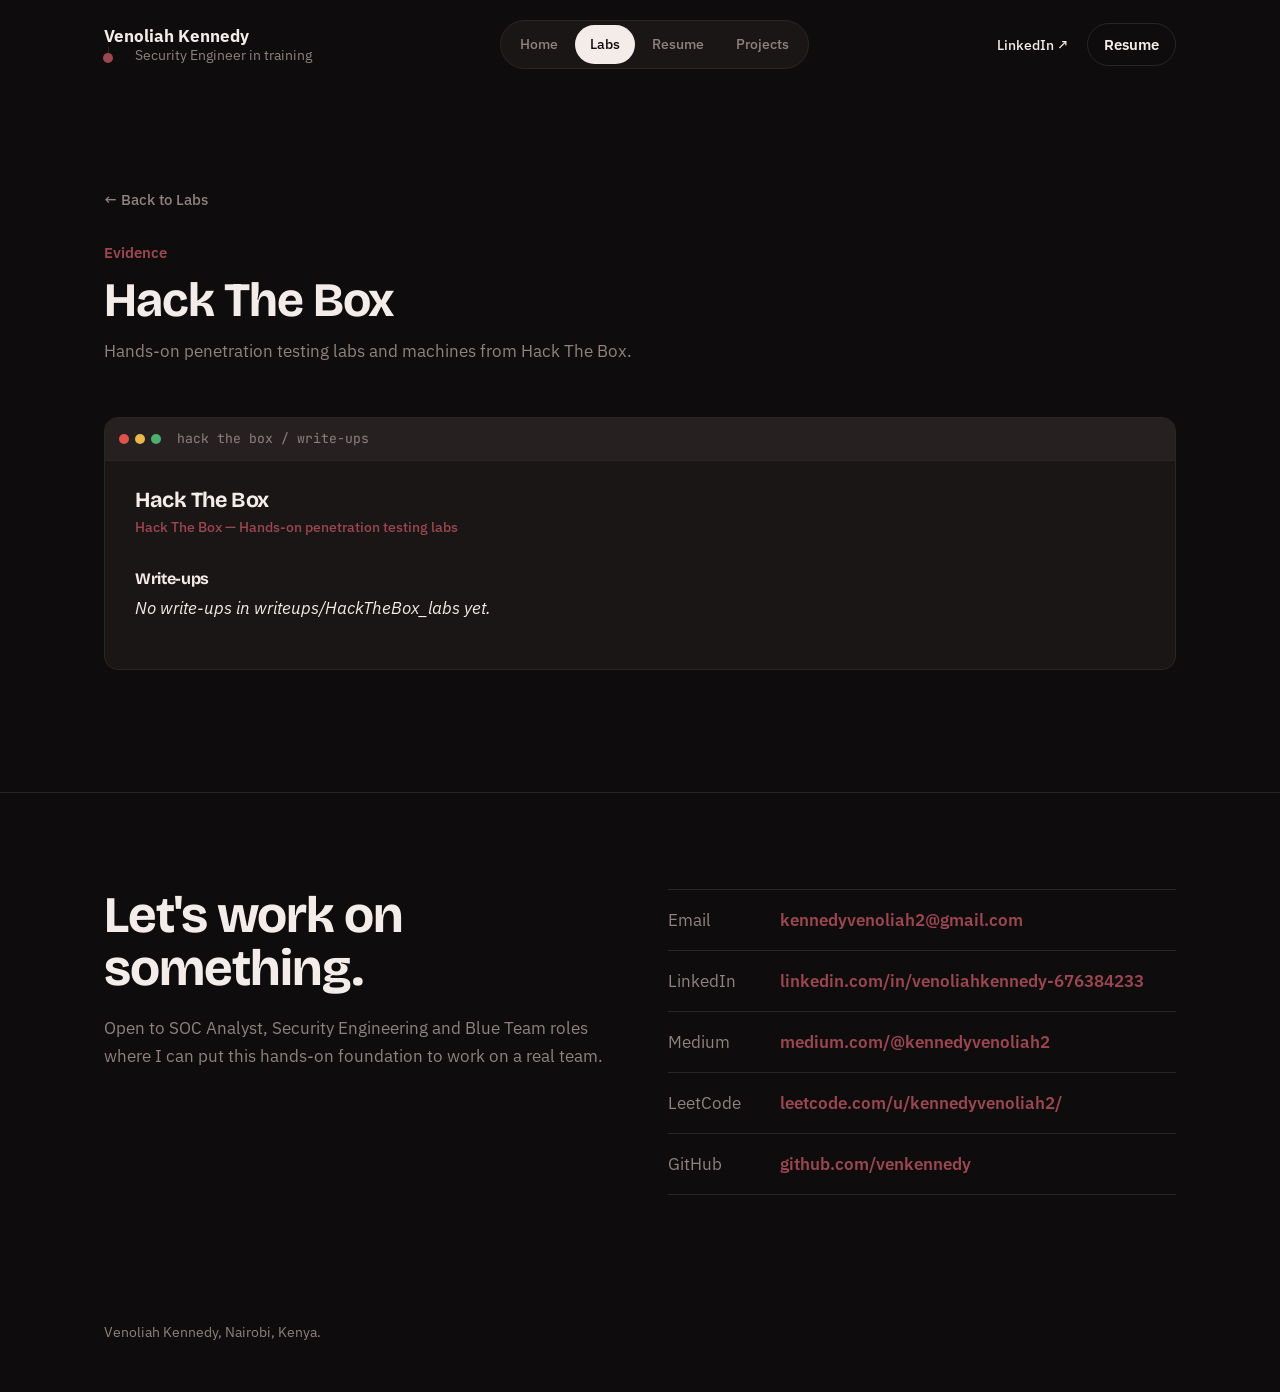
==== hackthebox.html @ 701f5674 "Add HackTheBox and TryHackMe, clean up contact and labs pages" ====
<!DOCTYPE html>
<html lang="en">
<head>
<meta charset="utf-8">
<meta name="viewport" content="width=device-width, initial-scale=1, viewport-fit=cover">
<title>Hack The Box | Venoliah Kennedy</title>
<link rel="preconnect" href="https://fonts.googleapis.com">
<link rel="preconnect" href="https://fonts.gstatic.com" crossorigin>
<link href="https://fonts.googleapis.com/css2?family=Bricolage+Grotesque:ital,opsz,wght@0,12..96,300..800;1,12..96,400..700&family=IBM+Plex+Sans:ital,wght@0,400;0,500;0,600;1,400&family=JetBrains+Mono:wght@400;500&display=swap" rel="stylesheet">
<link rel="stylesheet" href="style.css?v=7">
</head>
<body>

<header class="site-header">
  <div class="wrap">
    <div class="id-block">
      <a href="index.html"><span class="name">Venoliah Kennedy</span></a>
      <span class="role">Security Engineer in training</span>
    </div>
    <nav class="pill-nav" aria-label="Main">
      <a href="index.html">Home</a>
      <a href="labsetc.html" aria-current="page">Labs</a>
      <a href="resume.html">Resume</a>
      <a href="projects.html">Projects</a>
    </nav>
    <div class="header-links">
      <a href="https://www.linkedin.com/in/venoliahkennedy-676384233" target="_blank" rel="noopener">LinkedIn ↗</a>
      <a class="btn" href="resume.html" style="padding:8px 16px;">Resume</a>
    </div>
  </div>
</header>

<main>

<section id="labs">
  <div class="wrap">
    <a class="back-link" href="labsetc.html">← Back to Labs</a>
    <div class="kicker">Evidence</div>
    <h2 class="section-title">Hack The Box</h2>
    <p class="section-lede">Hands-on penetration testing labs and machines from Hack The Box.</p>
    <div id="lab-detail" data-slug="hackthebox"></div>
  </div>
</section>

<section id="contact" style="border-bottom:none;">
  <div class="wrap">
    <div class="contact-grid">
      <div>
        <h2 class="contact-big">Let's work on something.</h2>
        <p style="color:var(--muted); margin-top:18px;">Open to SOC Analyst, Security Engineering and Blue Team roles where I can put this hands-on foundation to work on a real team.</p>
      </div>
      <ul class="contact-list" id="contact-list"></ul>
    </div>
  </div>
</section>

</main>
<footer><div class="wrap">Venoliah Kennedy, Nairobi, Kenya.</div></footer>

<script src="script.js?v=7"></script>
</body>
</html>
---- style.css ----
:root {
  --bg: #0E0C0C; --surface: #1B1616; --chrome: #262020; --ink: #F3ECE9; --muted: #8F8280;
  --line: #2C2525; --burgundy: #5E1B22; --garnet: #9C4650; --on-dark: #F3ECE9;
  box-sizing: border-box; padding-top: env(safe-area-inset-top,0px); padding-bottom: env(safe-area-inset-bottom,0px);
}
* , *::before, *::after { box-sizing: border-box; }
html { scroll-padding-top: calc(env(safe-area-inset-top,0px) + 76px); scroll-behavior: smooth; height: 100%; }
body { margin: 0; background: var(--bg); color: var(--ink); font-family: "IBM Plex Sans", system-ui, sans-serif; font-size: 17px; line-height: 1.65; }
h1,h2,h3,h4 { font-family: "Bricolage Grotesque", sans-serif; line-height: 1.05; margin: 0; letter-spacing: -0.02em; }
em { font-style: italic; font-family: "Bricolage Grotesque", sans-serif; }
p { margin: 0 0 1em; }
ul { margin: 0; padding: 0; list-style: none; }
a { color: var(--garnet); text-underline-offset: 3px; }
:focus-visible { outline: 3px solid var(--garnet); outline-offset: 3px; border-radius: 3px; }
.wrap { max-width: 1120px; margin: 0 auto; padding: 0 24px; }
section { padding: 96px 0; border-bottom: 1px solid var(--line); }
.kicker { color: var(--garnet); font-weight: 600; font-size: 0.92rem; margin-bottom: 10px; }
.section-title { font-size: clamp(2rem, 4.6vw, 3rem); font-weight: 700; margin-bottom: 12px; max-width: 22ch; }
.section-lede { color: var(--muted); max-width: 58ch; margin-bottom: 52px; }

/* header — pill nav */
.site-header { position: sticky; top: env(safe-area-inset-top,0px); z-index: 30; padding: 20px 0; background: var(--bg); }
.site-header .wrap { display: flex; align-items: center; justify-content: space-between; gap: 16px; }
.id-block { display: flex; flex-direction: column; line-height: 1.2; }
.id-block a { text-decoration: none; }
.id-block .name { font-weight: 700; font-size: 1.05rem; color: var(--ink); }
.id-block .role { color: var(--muted); font-size: 0.85rem; }
.pill-nav { display: flex; gap: 2px; background: var(--surface); border: 1px solid var(--line); border-radius: 999px; padding: 4px; }
.pill-nav a { color: var(--muted); text-decoration: none; font-weight: 500; font-size: 0.88rem; padding: 8px 15px; border-radius: 999px; white-space: nowrap; }
.pill-nav a[aria-current="page"] { background: var(--ink); color: var(--bg); }
.header-links { display: flex; gap: 18px; align-items: center; font-size: 0.9rem; font-weight: 500; }
.header-links a { color: var(--ink); text-decoration: none; }
.header-links a:hover { color: var(--garnet); }
@media (max-width: 780px) { .pill-nav { display: none; } }

/* hero */
.hero { padding-top: 40px; padding-bottom: 72px; border-bottom: none; }
.hero-grid { display: grid; grid-template-columns: 1.25fr 1fr; gap: 56px; align-items: center; }
.eyebrow { color: var(--muted); font-weight: 500; margin-bottom: 18px; font-size: 1rem; }
.headline { font-size: clamp(2.3rem, 5.6vw, 3.6rem); font-weight: 700; letter-spacing: -0.03em; }
.headline em { color: var(--garnet); font-weight: 500; }
.hero-stmt { color: var(--muted); max-width: 50ch; margin-top: 26px; }
.actions { display: flex; gap: 12px; margin-top: 30px; flex-wrap: wrap; }
.btn { padding: 12px 22px; border-radius: 999px; font-weight: 600; text-decoration: none; border: 1.5px solid var(--line); color: var(--ink); font-size: 0.96rem; }
.btn.primary { background: var(--ink); border-color: var(--ink); color: var(--bg); }
.btn:hover { border-color: var(--garnet); color: var(--garnet); }
.btn.primary:hover { background: var(--garnet); border-color: var(--garnet); color: var(--on-dark); }
.portrait-frame { aspect-ratio: 4/5; background: var(--surface); border: 1px solid var(--line); border-radius: 18px; display: grid; place-items: center; overflow: hidden; }
.portrait-frame img { width: 100%; height: 100%; object-fit: contain; }
.portrait-frame .mono { font-size: 6.5rem; font-weight: 800; color: var(--muted); }
.scroll-cue { display: flex; align-items: center; gap: 10px; color: var(--muted); font-size: 0.85rem; margin-top: 60px; }
.scroll-cue svg { display: block; }
.cert-row { display: flex; flex-wrap: wrap; gap: 10px; margin-top: 44px; }
.chip { border: 1px solid var(--line); padding: 5px 13px; border-radius: 999px; font-size: 0.85rem; color: var(--muted); }

/* window-chrome card, used for projects + labs */
.win { background: var(--surface); border: 1px solid var(--line); border-radius: 14px; overflow: hidden; margin-bottom: 26px; }
.win-bar { background: var(--chrome); display: flex; align-items: center; gap: 6px; padding: 10px 14px; border-bottom: 1px solid var(--line); }
.win-dot { width: 10px; height: 10px; border-radius: 50%; background: #453A3A; }
.win-dot:nth-of-type(1) { background: #E0524A; }
.win-dot:nth-of-type(2) { background: #E8B84B; }
.win-dot:nth-of-type(3) { background: #4CAF6D; }
.win-bar .win-title { margin-left: 10px; color: var(--muted); font-size: 0.82rem; font-family: "JetBrains Mono", monospace; }
.win-body { padding: 28px 30px 30px; }
.win-body h3 { font-size: 1.35rem; font-weight: 700; margin-bottom: 4px; }
.win-body .meta { color: var(--garnet); font-size: 0.88rem; font-weight: 500; margin-bottom: 14px; }
.win-body p { color: var(--ink); max-width: 66ch; }
.win-body .tags { display: flex; flex-wrap: wrap; gap: 8px; margin-top: 14px; }
.win-body .plink { display: inline-block; margin-top: 12px; font-weight: 600; }

/* labs: window card is collapsible */
details.lab { margin-bottom: 26px; }
details.lab summary { list-style: none; }
details.lab summary::-webkit-details-marker { display: none; }
details.lab summary .win-bar { display: flex; cursor: pointer; }
.lab-summary-inner { display: flex; align-items: center; justify-content: space-between; flex: 1; gap: 12px; }
.lab-plus { color: var(--muted); font-size: 1.1rem; transition: transform .2s ease; flex-shrink: 0; }
details[open] .lab-plus { transform: rotate(45deg); }
.lab-grid { display: grid; grid-template-columns: 1fr 1fr; gap: 22px 40px; margin-top: 32px; }
.lab-grid h4 { font-family: "Bricolage Grotesque", sans-serif; font-size: 1rem; font-weight: 700; margin-bottom: 6px; }
.lab-grid .full { grid-column: 1/-1; }
.pending { color: var(--muted); font-style: italic; }
.badge { margin-left: 10px; padding: 2px 10px; border-radius: 999px; background: rgba(156,70,80,0.18); color: var(--garnet); font-size: 0.76rem; font-weight: 600; vertical-align: middle; }
.shot-empty { border: 1.5px dashed var(--line); border-radius: 8px; padding: 26px 14px; text-align: center; color: var(--muted); font-size: 0.88rem; }
.shots { display: grid; grid-template-columns: repeat(auto-fit,minmax(200px,1fr)); gap: 14px; }
.shots img { width: 100%; border-radius: 6px; border: 1px solid var(--line); display: block; }
.file-list { border-top: 1px solid var(--burgundy); }
.file-row { display: flex; align-items: center; gap: 14px; padding: 14px 4px; border-bottom: 1px solid var(--burgundy); text-decoration: none; color: var(--ink); }
.file-row:hover { background: var(--surface); }
.file-badge { flex-shrink: 0; width: 30px; height: 34px; border-radius: 4px; background: var(--garnet); color: #fff; font-size: 0.62rem; font-weight: 700; letter-spacing: 0.02em; display: flex; align-items: center; justify-content: center; }
.file-name { font-size: 0.95rem; font-weight: 500; overflow-wrap: anywhere; }

/* folder grid on labsetc.html */
.folder-grid { display: grid; grid-template-columns: repeat(auto-fill, minmax(160px, 1fr)); gap: 28px; }
.folder-card { display: flex; flex-direction: column; align-items: center; text-align: center; text-decoration: none; color: var(--ink); padding: 20px 10px; border-radius: 14px; transition: background .15s ease, transform .15s ease; }
.folder-card:hover { background: var(--surface); transform: translateY(-3px); }
.folder-icon { width: 84px; height: 68px; display: block; margin-bottom: 14px; filter: drop-shadow(0 6px 14px rgba(0,0,0,0.35)); }
.folder-icon svg { width: 100%; height: 100%; }
.folder-label { font-weight: 600; font-size: 0.98rem; }
.folder-count { color: var(--muted); font-size: 0.82rem; margin-top: 4px; }
.back-link { display: inline-block; margin-bottom: 28px; color: var(--muted); font-weight: 500; text-decoration: none; font-size: 0.92rem; }
.back-link:hover { color: var(--garnet); }
pre.term { margin: 0; background: #0A0808; color: #E4D9D6; font-family: "JetBrains Mono", monospace; font-size: 0.82rem; padding: 14px 16px; border-radius: 8px; overflow-x: auto; }

/* resume */
.resume-grid { display: grid; grid-template-columns: 1.4fr 1fr; gap: 64px; }
.resume-grid h3 { font-size: 1.35rem; margin-bottom: 22px; }
.role { padding: 0 0 30px 26px; border-left: 1.5px solid var(--line); margin-left: 4px; position: relative; }
.role:last-child { padding-bottom: 0; }
.role::before { content:""; position:absolute; left:-6px; top:6px; width:10px; height:10px; border-radius:50%; background: var(--garnet); }
.role h4 { font-size: 1.02rem; font-weight: 600; }
.role .org { color: var(--muted); margin: 3px 0 8px; font-weight: 500; font-size: 0.92rem; }
.role li { padding-left: 16px; position: relative; margin-bottom: 7px; max-width: 62ch; font-size: 0.96rem; }
.role li::before { content:""; position:absolute; left:0; top:0.72em; width:7px; height:1.5px; background: var(--muted); }
.side-block { margin-bottom: 38px; }
.edu-item { margin-bottom: 14px; }
.edu-item b { display:block; font-weight:600; }
.edu-item span { color: var(--muted); font-size: 0.92rem; }
.fyp { margin-top: 8px; padding: 12px 14px; background: var(--surface); border: 1px solid var(--line); border-radius: 8px; font-size: 0.88rem; color: var(--muted); }
.fyp b { color: var(--ink); }
.cert-list li { padding: 10px 0; border-bottom: 1px solid var(--line); font-weight: 500; font-size: 0.94rem; }
.cert-list li:first-child { border-top: 1px solid var(--line); }
.skill-group { margin-bottom: 18px; }
.skill-group h5 { font-size: 0.9rem; font-weight: 600; margin: 0 0 8px; color: var(--muted); }
.skill-group .chips { display:flex; flex-wrap:wrap; gap:7px; }

/* contact */
.contact-grid { display:grid; grid-template-columns: 1fr 1fr; gap: 56px; }
.contact-big { font-size: clamp(2rem,5vw,3.2rem); font-weight: 700; max-width: 14ch; }
.contact-list li { border-top: 1px solid var(--line); }
.contact-list li:last-child { border-bottom: 1px solid var(--line); }
.contact-list a, .contact-list .empty { display:grid; grid-template-columns: 100px 1fr; gap:12px; padding:16px 0; text-decoration:none; color:var(--ink); }
.contact-list .label { color: var(--muted); }
.contact-list .value { font-weight: 600; color: var(--garnet); overflow-wrap:anywhere; }
.contact-list .empty .value { color: var(--muted); font-weight:400; font-style:italic; }

footer { padding: 30px 0 48px; color: var(--muted); font-size: 0.88rem; }

@media (prefers-reduced-motion: reduce) { html{scroll-behavior:auto;} .lab-plus{transition:none;} }
@media (max-width: 860px) {
  section { padding: 64px 0; }
  .hero-grid, .resume-grid, .contact-grid { grid-template-columns: 1fr; gap: 36px; }
  .lab-grid { grid-template-columns: 1fr; }
  .portrait-frame { max-width: 260px; }
}
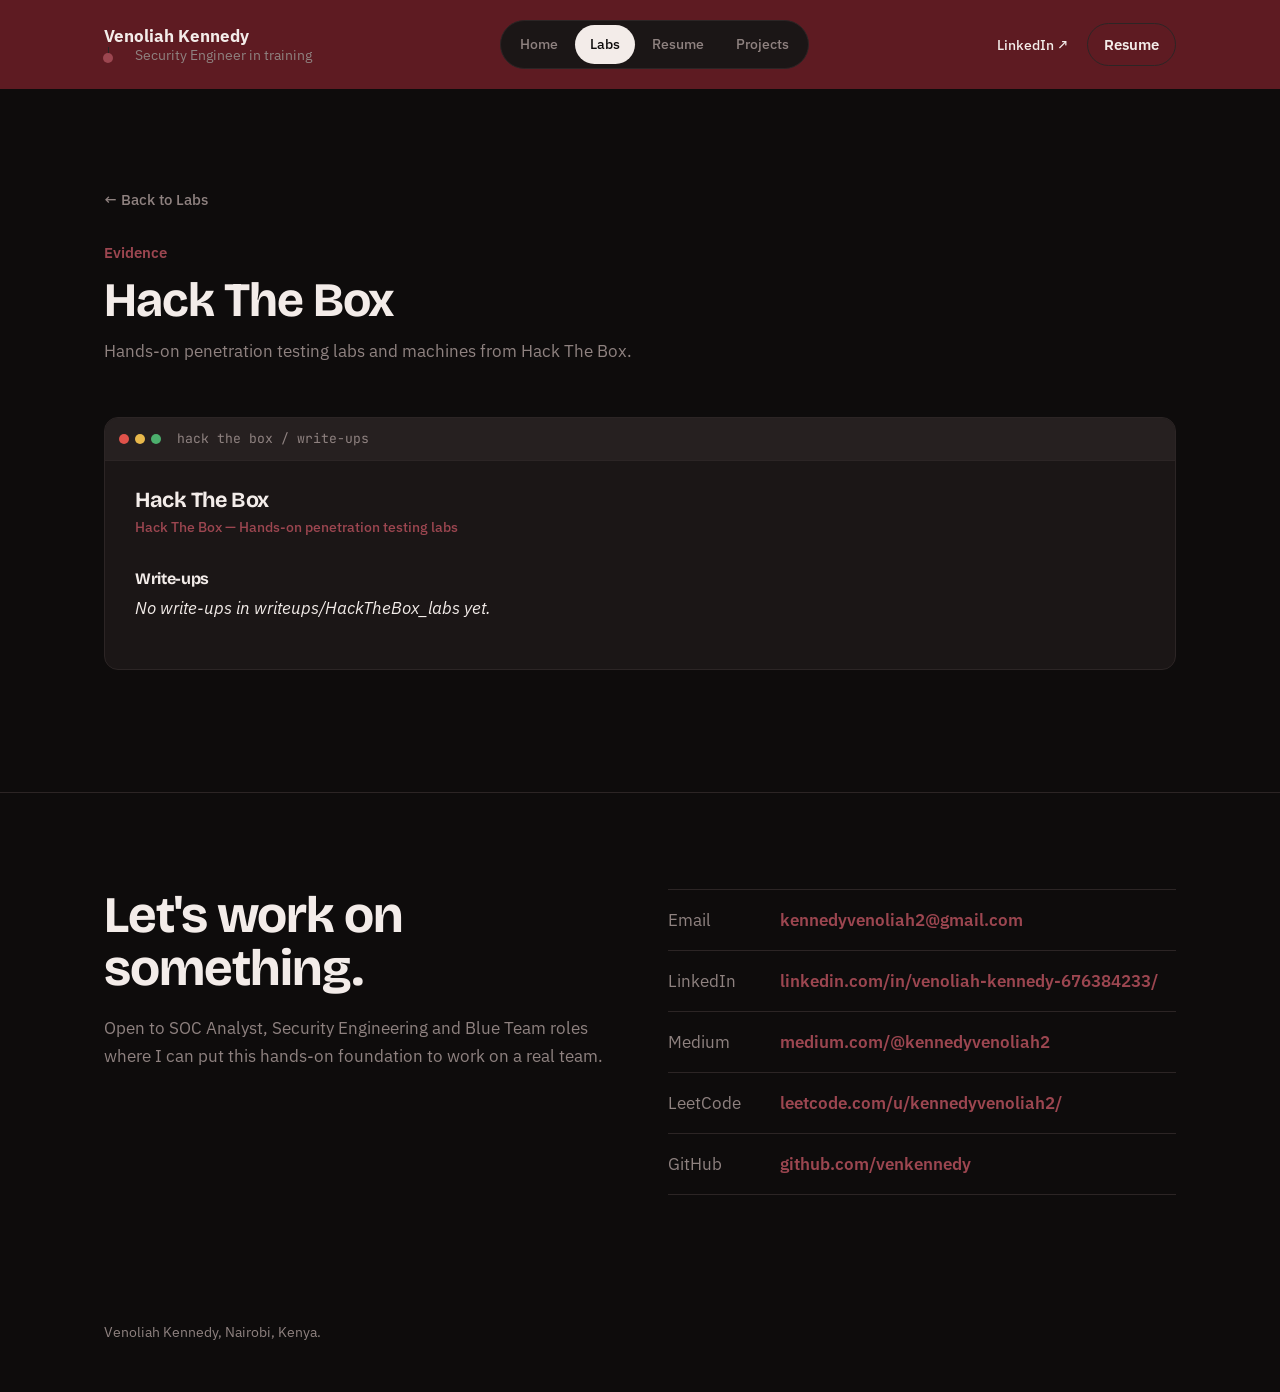
==== commit 60217001: "Burgundy header, cert list updates, labs banner image" ====
--- a/hackthebox.html
+++ b/hackthebox.html
@@ -7,7 +7,7 @@
 <link rel="preconnect" href="https://fonts.googleapis.com">
 <link rel="preconnect" href="https://fonts.gstatic.com" crossorigin>
 <link href="https://fonts.googleapis.com/css2?family=Bricolage+Grotesque:ital,opsz,wght@0,12..96,300..800;1,12..96,400..700&family=IBM+Plex+Sans:ital,wght@0,400;0,500;0,600;1,400&family=JetBrains+Mono:wght@400;500&display=swap" rel="stylesheet">
-<link rel="stylesheet" href="style.css?v=7">
+<link rel="stylesheet" href="style.css?v=10">
 </head>
 <body>
 
@@ -24,7 +24,7 @@
       <a href="projects.html">Projects</a>
     </nav>
     <div class="header-links">
-      <a href="https://www.linkedin.com/in/venoliahkennedy-676384233" target="_blank" rel="noopener">LinkedIn ↗</a>
+      <a href="https://www.linkedin.com/in/venoliah-kennedy-676384233/" target="_blank" rel="noopener">LinkedIn ↗</a>
       <a class="btn" href="resume.html" style="padding:8px 16px;">Resume</a>
     </div>
   </div>
@@ -57,6 +57,6 @@
 </main>
 <footer><div class="wrap">Venoliah Kennedy, Nairobi, Kenya.</div></footer>
 
-<script src="script.js?v=7"></script>
+<script src="script.js?v=10"></script>
 </body>
 </html>
--- a/style.css
+++ b/style.css
@@ -19,7 +19,7 @@
 .section-lede { color: var(--muted); max-width: 58ch; margin-bottom: 52px; }
 
 /* header — pill nav */
-.site-header { position: sticky; top: env(safe-area-inset-top,0px); z-index: 30; padding: 20px 0; background: var(--bg); }
+.site-header { position: sticky; top: env(safe-area-inset-top,0px); z-index: 30; padding: 20px 0; background: var(--burgundy); }
 .site-header .wrap { display: flex; align-items: center; justify-content: space-between; gap: 16px; }
 .id-block { display: flex; flex-direction: column; line-height: 1.2; }
 .id-block a { text-decoration: none; }
@@ -51,6 +51,7 @@
 .scroll-cue { display: flex; align-items: center; gap: 10px; color: var(--muted); font-size: 0.85rem; margin-top: 60px; }
 .scroll-cue svg { display: block; }
 .cert-row { display: flex; flex-wrap: wrap; gap: 10px; margin-top: 44px; }
+.cert-row .chip { color: var(--garnet); border-color: var(--burgundy); }
 .chip { border: 1px solid var(--line); padding: 5px 13px; border-radius: 999px; font-size: 0.85rem; color: var(--muted); }
 
 /* window-chrome card, used for projects + labs */
@@ -92,6 +93,7 @@
 
 /* folder grid on labsetc.html */
 .folder-grid { display: grid; grid-template-columns: repeat(auto-fill, minmax(160px, 1fr)); gap: 28px; }
+.labs-banner { width: 100%; max-height: 340px; object-fit: cover; border-radius: 14px; border: 1px solid var(--line); margin-bottom: 44px; display: block; }
 .folder-card { display: flex; flex-direction: column; align-items: center; text-align: center; text-decoration: none; color: var(--ink); padding: 20px 10px; border-radius: 14px; transition: background .15s ease, transform .15s ease; }
 .folder-card:hover { background: var(--surface); transform: translateY(-3px); }
 .folder-icon { width: 84px; height: 68px; display: block; margin-bottom: 14px; filter: drop-shadow(0 6px 14px rgba(0,0,0,0.35)); }
@@ -136,6 +138,32 @@
 
 footer { padding: 30px 0 48px; color: var(--muted); font-size: 0.88rem; }
 
+/* resume — white paper, styled to read like a PDF, not a download */
+.resume-paper { background: #FFFFFF; color: #1C1B1B; max-width: 780px; margin: 0 auto; padding: 56px 58px 64px; border-radius: 3px; box-shadow: 0 30px 70px rgba(0,0,0,0.5), 0 2px 0 rgba(0,0,0,0.04); font-family: "IBM Plex Sans", system-ui, sans-serif; user-select: text; }
+.resume-paper h1 { font-family: "Bricolage Grotesque", sans-serif; font-size: 1.7rem; font-weight: 800; letter-spacing: 0.01em; color: #141313; margin: 0; }
+.rp-header { display: flex; justify-content: space-between; align-items: flex-start; gap: 24px; border-bottom: 2px solid #1C1B1B; padding-bottom: 16px; margin-bottom: 22px; }
+.rp-title { font-size: 1rem; color: #6B6664; font-weight: 500; margin-top: 4px; }
+.rp-cert-line { font-size: 0.82rem; color: #B5842A; font-weight: 600; margin-top: 3px; }
+.rp-contact { text-align: right; font-size: 0.85rem; color: #4A4644; line-height: 1.7; white-space: nowrap; }
+.rp-section { margin-bottom: 22px; }
+.rp-section h2 { font-family: "Bricolage Grotesque", sans-serif; font-size: 0.82rem; font-weight: 700; letter-spacing: 0.08em; text-transform: uppercase; color: #B5842A; border-bottom: 1px solid #E4E1DD; padding-bottom: 5px; margin-bottom: 12px; }
+.resume-paper p { color: #322F2D; font-size: 0.93rem; line-height: 1.65; margin: 0 0 8px; }
+.resume-paper .rp-tight { margin: 0 0 4px; font-size: 0.88rem; color: #4A4644; }
+.resume-paper ul { list-style: disc; padding-left: 20px; margin: 6px 0 0; }
+.resume-paper li { color: #322F2D; font-size: 0.9rem; line-height: 1.6; margin-bottom: 5px; }
+.rp-role { margin-bottom: 16px; }
+.rp-role:last-child { margin-bottom: 0; }
+.rp-role-head { font-size: 0.94rem; color: #141313; }
+.rp-role-head strong { font-weight: 700; }
+.rp-role-sub { font-style: italic; color: #6B6664; font-size: 0.87rem; margin: 1px 0 6px; }
+.rp-two-col { display: grid; grid-template-columns: 1fr 1fr; gap: 0 40px; }
+@media (max-width: 700px) {
+  .resume-paper { padding: 32px 22px 40px; }
+  .rp-header { flex-direction: column; }
+  .rp-contact { text-align: left; }
+  .rp-two-col { grid-template-columns: 1fr; }
+}
+
 @media (prefers-reduced-motion: reduce) { html{scroll-behavior:auto;} .lab-plus{transition:none;} }
 @media (max-width: 860px) {
   section { padding: 64px 0; }
